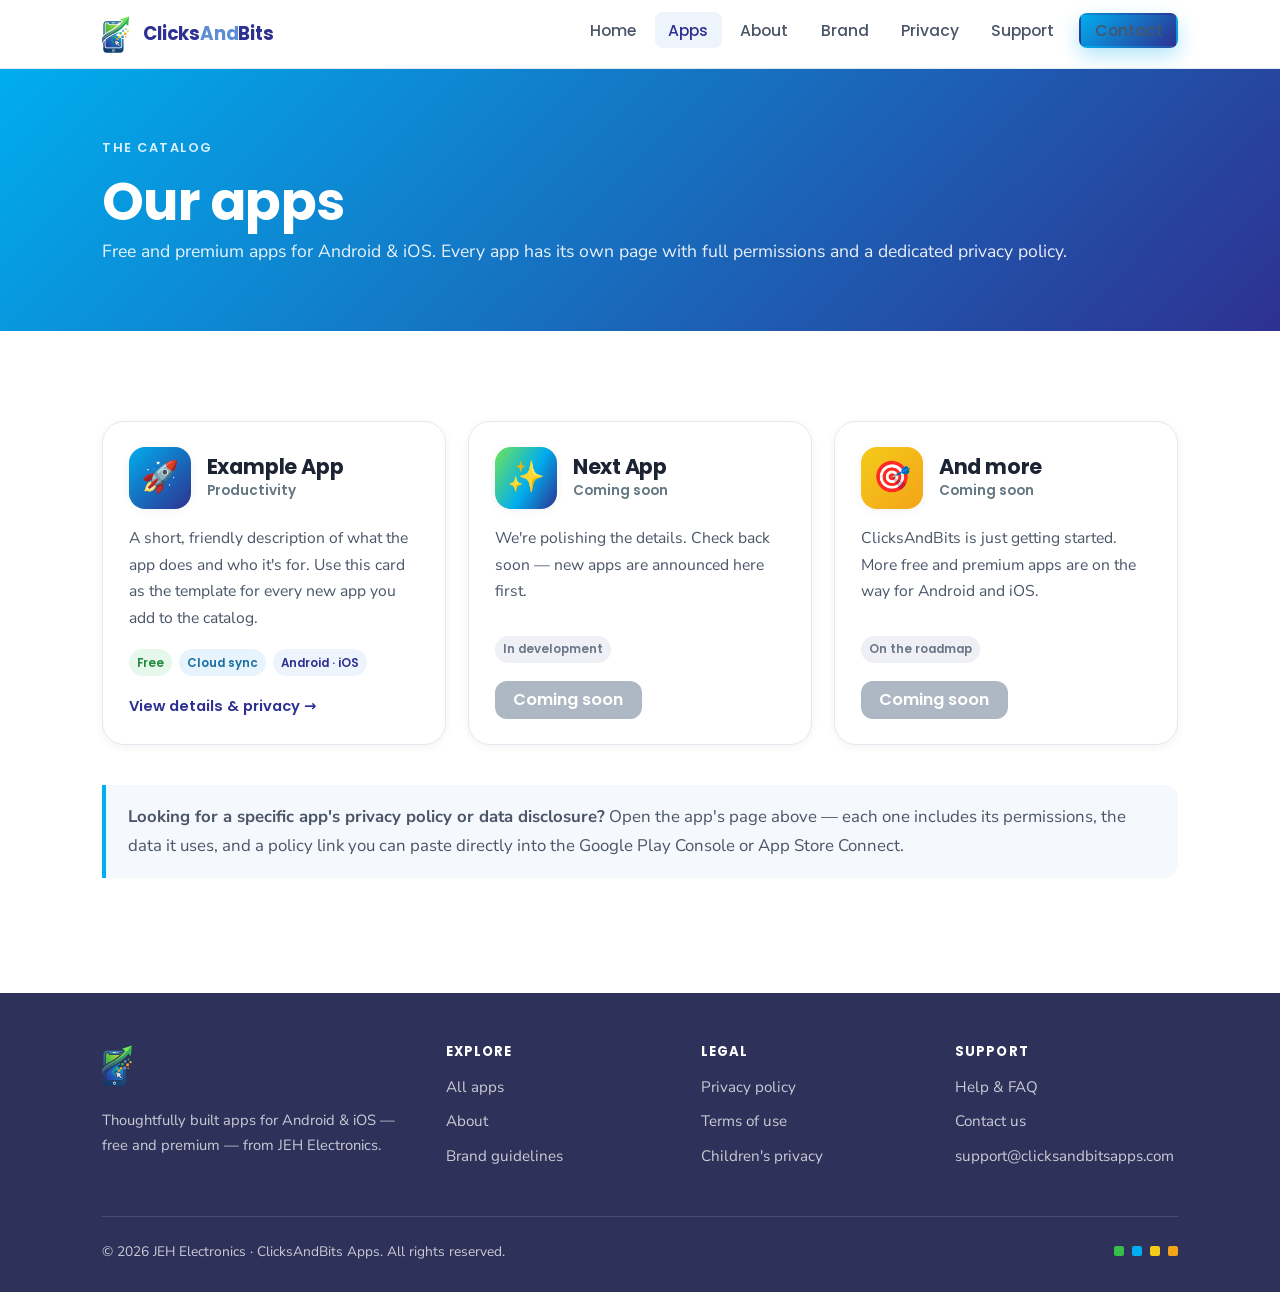
==== apps.html @ 616c17c9 "Initial commit: ClicksAndBits Apps website Static site for ClicksAndBits Apps (JEH Electronics): hom" ====
<!DOCTYPE html>
<html lang="en">
<head>
  <meta charset="UTF-8">
  <meta name="viewport" content="width=device-width, initial-scale=1">
  <title>Apps — ClicksAndBits Apps</title>
  <meta name="description" content="Browse the ClicksAndBits Apps catalog for Android and iOS — free and premium. Every app links to its details, permissions, and privacy policy.">
  <link rel="icon" type="image/svg+xml" href="assets/img/icon.svg">
  <link rel="preconnect" href="https://fonts.googleapis.com">
  <link rel="preconnect" href="https://fonts.gstatic.com" crossorigin>
  <link href="https://fonts.googleapis.com/css2?family=Poppins:wght@500;600;700&family=Nunito+Sans:opsz,wght@6..12,400;6..12,600;6..12,700&display=swap" rel="stylesheet">
  <link rel="stylesheet" href="assets/css/styles.css">
</head>
<body>

  <header class="site-header">
    <nav class="wrap nav" aria-label="Primary">
      <a class="brand" href="index.html">
        <img src="assets/img/icon.svg" alt="">
        <span class="brand-txt">Clicks<em>And</em>Bits</span>
      </a>
      <button class="nav-toggle" aria-label="Menu" aria-controls="nav-links" aria-expanded="false">
        <svg viewBox="0 0 24 24" fill="none" stroke="currentColor" stroke-width="2.2" stroke-linecap="round"><path d="M3 6h18M3 12h18M3 18h18"/></svg>
      </button>
      <ul class="nav-links" id="nav-links">
        <li><a href="index.html">Home</a></li>
        <li><a href="apps.html">Apps</a></li>
        <li><a href="about.html">About</a></li>
        <li><a href="brand.html">Brand</a></li>
        <li><a href="privacy.html">Privacy</a></li>
        <li><a href="support.html">Support</a></li>
        <li><a class="btn btn--primary btn--sm" href="contact.html">Contact</a></li>
      </ul>
    </nav>
  </header>

  <main>
    <section class="page-hero">
      <div class="wrap">
        <span class="eyebrow">The catalog</span>
        <h1>Our apps</h1>
        <p>Free and premium apps for Android &amp; iOS. Every app has its own page with full permissions and a dedicated privacy policy.</p>
      </div>
    </section>

    <section class="section">
      <div class="wrap">
        <div class="grid grid-3">

          <!-- ============ Example / template app ============ -->
          <article class="card card--hover app-card">
            <div class="app-card__top">
              <div class="app-icon" style="background:var(--grad-brand)">🚀</div>
              <div>
                <h3>Example App</h3>
                <div class="app-card__meta">Productivity</div>
              </div>
            </div>
            <p>A short, friendly description of what the app does and who it's for. Use this card as the template for every new app you add to the catalog.</p>
            <div class="tag-row">
              <span class="tag tag--free">Free</span>
              <span class="tag tag--data">Cloud sync</span>
              <span class="tag">Android · iOS</span>
            </div>
            <div class="app-card__actions">
              <a class="link-arrow" href="apps/example-app.html">View details &amp; privacy</a>
            </div>
          </article>

          <!-- ============ Coming soon ============ -->
          <article class="card app-card">
            <div class="app-card__top">
              <div class="app-icon" style="background:var(--grad-rise)">✨</div>
              <div>
                <h3>Next App</h3>
                <div class="app-card__meta">Coming soon</div>
              </div>
            </div>
            <p>We're polishing the details. Check back soon — new apps are announced here first.</p>
            <div class="tag-row">
              <span class="tag tag--soon">In development</span>
            </div>
            <div class="app-card__actions">
              <span class="store-badge is-disabled"><span class="sb-big">Coming soon</span></span>
            </div>
          </article>

          <article class="card app-card">
            <div class="app-card__top">
              <div class="app-icon" style="background:var(--grad-warm)">🎯</div>
              <div>
                <h3>And more</h3>
                <div class="app-card__meta">Coming soon</div>
              </div>
            </div>
            <p>ClicksAndBits is just getting started. More free and premium apps are on the way for Android and iOS.</p>
            <div class="tag-row">
              <span class="tag tag--soon">On the roadmap</span>
            </div>
            <div class="app-card__actions">
              <span class="store-badge is-disabled"><span class="sb-big">Coming soon</span></span>
            </div>
          </article>

        </div>

        <div class="callout" style="margin-top:2.5rem">
          <p><strong>Looking for a specific app's privacy policy or data disclosure?</strong> Open the app's page above — each one includes its permissions, the data it uses, and a policy link you can paste directly into the Google Play Console or App Store Connect.</p>
        </div>
      </div>
    </section>
  </main>

  <footer class="site-footer">
    <div class="wrap">
      <div class="footer-grid">
        <div class="footer-brand">
          <img src="assets/img/icon.svg" alt="ClicksAndBits Apps">
          <p>Thoughtfully built apps for Android &amp; iOS — free and premium — from JEH Electronics.</p>
        </div>
        <div>
          <h4>Explore</h4>
          <ul>
            <li><a href="apps.html">All apps</a></li>
            <li><a href="about.html">About</a></li>
            <li><a href="brand.html">Brand guidelines</a></li>
          </ul>
        </div>
        <div>
          <h4>Legal</h4>
          <ul>
            <li><a href="privacy.html">Privacy policy</a></li>
            <li><a href="terms.html">Terms of use</a></li>
            <li><a href="privacy.html#childrens-privacy">Children's privacy</a></li>
          </ul>
        </div>
        <div>
          <h4>Support</h4>
          <ul>
            <li><a href="support.html">Help &amp; FAQ</a></li>
            <li><a href="contact.html">Contact us</a></li>
            <li><a href="mailto:support@clicksandbitsapps.com">support@clicksandbitsapps.com</a></li>
          </ul>
        </div>
      </div>
      <div class="footer-bar">
        <span>© <span data-year>2026</span> JEH Electronics · ClicksAndBits Apps. All rights reserved.</span>
        <span class="footer-badges" aria-hidden="true"><i></i><i></i><i></i><i></i></span>
      </div>
    </div>
  </footer>

  <script src="assets/js/main.js"></script>
</body>
</html>
---- assets/css/styles.css ----
/* =====================================================================
   ClicksAndBits Apps — Design System
   Brand colors taken from the Clicks logo (JEH Electronics)
   ===================================================================== */

:root {
  /* --- Brand palette --------------------------------------------- */
  --cb-blue:        #00adee;   /* bright sky blue  */
  --cb-blue-2:      #4da8de;   /* soft blue        */
  --cb-indigo:      #2e3191;   /* deep indigo      */
  --cb-indigo-2:    #2e3159;   /* near-navy        */
  --cb-slate-blue:  #5c8dd3;   /* slate blue       */
  --cb-green:       #36be4a;   /* clicks green     */
  --cb-green-2:     #70e657;   /* light green      */
  --cb-yellow:      #f4cb19;   /* bit yellow       */
  --cb-orange:      #f4a419;   /* bit orange       */

  /* --- Neutrals -------------------------------------------------- */
  --ink:            #1c2333;   /* primary text     */
  --ink-soft:       #4a5568;   /* secondary text   */
  --slate:          #647883;   /* muted text       */
  --line:           #e4e9f0;   /* borders          */
  --bg:             #ffffff;
  --bg-soft:        #f5f8fc;   /* section tint     */
  --bg-tint:        #eef4fb;

  /* --- Signature gradients (from the logo) ----------------------- */
  --grad-brand:  linear-gradient(135deg, var(--cb-blue) 0%, var(--cb-indigo) 100%);
  --grad-rise:   linear-gradient(120deg, var(--cb-green-2) 0%, var(--cb-blue) 55%, var(--cb-indigo) 100%);
  --grad-warm:   linear-gradient(135deg, var(--cb-yellow) 0%, var(--cb-orange) 100%);

  /* --- Type ------------------------------------------------------ */
  --font-display: 'Poppins', system-ui, -apple-system, 'Segoe UI', Roboto, sans-serif;
  --font-body:    'Nunito Sans', system-ui, -apple-system, 'Segoe UI', Roboto, sans-serif;

  /* --- Shape & depth --------------------------------------------- */
  --radius:    14px;
  --radius-lg: 22px;
  --radius-sm: 9px;
  --shadow-sm: 0 2px 8px rgba(46, 49, 89, 0.06);
  --shadow:    0 10px 30px rgba(46, 49, 89, 0.10);
  --shadow-lg: 0 24px 60px rgba(46, 49, 89, 0.16);

  --wrap: 1120px;
}

/* =====================================================================
   Base
   ===================================================================== */
*, *::before, *::after { box-sizing: border-box; }

html { scroll-behavior: smooth; -webkit-text-size-adjust: 100%; }

body {
  margin: 0;
  font-family: var(--font-body);
  font-size: 1.05rem;
  line-height: 1.7;
  color: var(--ink-soft);
  background: var(--bg);
  -webkit-font-smoothing: antialiased;
  text-rendering: optimizeLegibility;
}

h1, h2, h3, h4 {
  font-family: var(--font-display);
  color: var(--ink);
  line-height: 1.15;
  font-weight: 700;
  margin: 0 0 .6em;
  letter-spacing: -0.01em;
}
h1 { font-size: clamp(2.1rem, 5vw, 3.3rem); }
h2 { font-size: clamp(1.7rem, 3.5vw, 2.4rem); }
h3 { font-size: 1.3rem; }

p { margin: 0 0 1.1em; }

a { color: var(--cb-indigo); text-decoration: none; transition: color .15s ease; }
a:hover { color: var(--cb-blue); }

img, svg { max-width: 100%; }

ul, ol { margin: 0 0 1.1em; padding-left: 1.3em; }
li { margin-bottom: .4em; }

hr { border: none; border-top: 1px solid var(--line); margin: 2.5rem 0; }

code {
  font-family: ui-monospace, SFMono-Regular, Menlo, Consolas, monospace;
  background: var(--bg-tint);
  color: var(--cb-indigo);
  padding: .12em .4em;
  border-radius: 6px;
  font-size: .9em;
}

:focus-visible { outline: 3px solid var(--cb-blue); outline-offset: 2px; border-radius: 4px; }

/* =====================================================================
   Layout helpers
   ===================================================================== */
.wrap { width: 100%; max-width: var(--wrap); margin: 0 auto; padding: 0 22px; }
.section { padding: clamp(3.5rem, 7vw, 6rem) 0; }
.section--soft { background: var(--bg-soft); }
.section--tint { background: var(--bg-tint); }

.center { text-align: center; }
.eyebrow {
  display: inline-block;
  font-family: var(--font-display);
  font-weight: 600;
  font-size: .8rem;
  letter-spacing: .12em;
  text-transform: uppercase;
  color: var(--cb-blue);
  margin-bottom: .8rem;
}
.lead { font-size: 1.2rem; color: var(--ink-soft); }
.section-head { max-width: 680px; margin: 0 auto 2.8rem; }
.section-head.center { text-align: center; }

/* =====================================================================
   Buttons
   ===================================================================== */
.btn {
  display: inline-flex;
  align-items: center;
  gap: .55em;
  font-family: var(--font-display);
  font-weight: 600;
  font-size: 1rem;
  line-height: 1;
  padding: .85em 1.5em;
  border-radius: 999px;
  border: 2px solid transparent;
  cursor: pointer;
  transition: transform .12s ease, box-shadow .18s ease, background .18s ease, color .18s ease;
  white-space: nowrap;
}
.btn:active { transform: translateY(1px); }
.btn--primary {
  background: var(--grad-brand);
  color: #fff;
  box-shadow: 0 8px 20px rgba(0, 173, 238, 0.30);
}
.btn--primary:hover { color: #fff; box-shadow: 0 12px 28px rgba(0, 173, 238, 0.42); transform: translateY(-2px); }
.btn--ghost {
  background: #fff;
  color: var(--cb-indigo);
  border-color: var(--line);
}
.btn--ghost:hover { border-color: var(--cb-blue); color: var(--cb-blue); }
.btn--sm { font-size: .9rem; padding: .65em 1.1em; }

.btn-row { display: flex; flex-wrap: wrap; gap: .8rem; }
.btn-row.center { justify-content: center; }

/* Store badges */
.store-badge {
  display: inline-flex;
  align-items: center;
  gap: .6em;
  background: var(--ink);
  color: #fff;
  border-radius: 12px;
  padding: .6em 1.1em;
  font-family: var(--font-display);
  transition: transform .12s ease, box-shadow .18s ease;
}
.store-badge:hover { color: #fff; transform: translateY(-2px); box-shadow: var(--shadow); }
.store-badge svg { width: 26px; height: 26px; flex: none; }
.store-badge .sb-small { display: block; font-size: .62rem; letter-spacing: .06em; opacity: .8; line-height: 1.1; }
.store-badge .sb-big { display: block; font-size: 1.02rem; font-weight: 600; line-height: 1.1; }
.store-badge.is-disabled { background: #aeb8c4; pointer-events: none; }

/* =====================================================================
   Header / Nav
   ===================================================================== */
.site-header {
  position: sticky;
  top: 0;
  z-index: 50;
  background: rgba(255, 255, 255, 0.85);
  backdrop-filter: saturate(180%) blur(12px);
  -webkit-backdrop-filter: saturate(180%) blur(12px);
  border-bottom: 1px solid var(--line);
}
.nav {
  display: flex;
  align-items: center;
  justify-content: space-between;
  height: 68px;
}
.brand { display: inline-flex; align-items: center; gap: .6em; font-family: var(--font-display); font-weight: 700; color: var(--ink); font-size: 1.15rem; }
.brand:hover { color: var(--ink); }
.brand img { height: 38px; width: auto; }
.brand .brand-txt { color: var(--cb-indigo); letter-spacing: -0.01em; }
.brand .brand-txt em { color: var(--cb-slate-blue); font-style: normal; }

.nav-links { display: flex; align-items: center; gap: .35rem; list-style: none; margin: 0; padding: 0; }
.nav-links a {
  font-family: var(--font-display);
  font-weight: 500;
  font-size: .98rem;
  color: var(--ink-soft);
  padding: .5em .85em;
  border-radius: 8px;
}
.nav-links a:hover { color: var(--cb-indigo); background: var(--bg-tint); }
.nav-links a.is-active { color: var(--cb-indigo); background: var(--bg-tint); }
.nav-links .btn { margin-left: .4rem; }

.nav-toggle {
  display: none;
  background: none; border: none; cursor: pointer;
  width: 44px; height: 44px; padding: 10px;
  color: var(--cb-indigo);
}
.nav-toggle svg { width: 100%; height: 100%; }

@media (max-width: 860px) {
  .nav-toggle { display: block; }
  .nav-links {
    position: absolute;
    top: 68px; left: 0; right: 0;
    flex-direction: column;
    align-items: stretch;
    gap: .2rem;
    background: #fff;
    border-bottom: 1px solid var(--line);
    padding: 1rem 22px 1.4rem;
    box-shadow: var(--shadow);
    transform: translateY(-8px);
    opacity: 0;
    pointer-events: none;
    transition: opacity .18s ease, transform .18s ease;
  }
  .nav-links.open { opacity: 1; transform: none; pointer-events: auto; }
  .nav-links a { padding: .7em .85em; }
  .nav-links .btn { margin: .4rem 0 0; justify-content: center; }
}

/* =====================================================================
   Hero
   ===================================================================== */
.hero { position: relative; overflow: hidden; background: var(--bg-soft); }
.hero::before {
  content: "";
  position: absolute; inset: 0;
  background:
    radial-gradient(60% 60% at 85% 10%, rgba(0,173,238,.14), transparent 60%),
    radial-gradient(50% 50% at 5% 90%, rgba(54,190,74,.12), transparent 60%);
  pointer-events: none;
}
.hero-grid {
  position: relative;
  display: grid;
  grid-template-columns: 1.1fr .9fr;
  gap: 3rem;
  align-items: center;
  padding: clamp(3rem, 6vw, 5.5rem) 0;
}
.hero h1 { color: var(--ink); }
.hero h1 .grad { background: var(--grad-rise); -webkit-background-clip: text; background-clip: text; color: transparent; }
.hero .lead { max-width: 34ch; }
.hero-art { display: flex; justify-content: center; }
.hero-art img { width: min(360px, 80%); filter: drop-shadow(0 20px 40px rgba(46,49,89,.18)); }

/* floating bits accent */
.bits { display: inline-flex; gap: 6px; vertical-align: middle; margin-left: .3em; }
.bits i { width: 12px; height: 12px; border-radius: 3px; display: inline-block; }
.bits i:nth-child(1){ background: var(--cb-green); }
.bits i:nth-child(2){ background: var(--cb-blue); }
.bits i:nth-child(3){ background: var(--cb-yellow); }
.bits i:nth-child(4){ background: var(--cb-orange); }

.pill-row { display: flex; flex-wrap: wrap; gap: .6rem; margin-top: 1.6rem; }
.pill {
  display: inline-flex; align-items: center; gap: .4em;
  background: #fff; border: 1px solid var(--line);
  border-radius: 999px; padding: .4em .9em;
  font-family: var(--font-display); font-weight: 600; font-size: .82rem;
  color: var(--ink-soft);
}
.pill .dot { width: 8px; height: 8px; border-radius: 50%; }

@media (max-width: 780px) {
  .hero-grid { grid-template-columns: 1fr; gap: 1.5rem; text-align: center; }
  .hero .lead { margin-inline: auto; }
  .hero .btn-row, .hero .pill-row { justify-content: center; }
  .hero-art { order: -1; }
  .hero-art img { width: min(240px, 62%); }
}

/* =====================================================================
   Cards & grids
   ===================================================================== */
.grid { display: grid; gap: 1.4rem; }
.grid-3 { grid-template-columns: repeat(3, 1fr); }
.grid-2 { grid-template-columns: repeat(2, 1fr); }
@media (max-width: 900px){ .grid-3 { grid-template-columns: repeat(2,1fr);} }
@media (max-width: 620px){ .grid-3, .grid-2 { grid-template-columns: 1fr; } }

.card {
  background: #fff;
  border: 1px solid var(--line);
  border-radius: var(--radius-lg);
  padding: 1.6rem;
  box-shadow: var(--shadow-sm);
  transition: transform .15s ease, box-shadow .2s ease, border-color .2s ease;
}
.card--hover:hover { transform: translateY(-4px); box-shadow: var(--shadow); border-color: transparent; }

.feature-icon {
  width: 52px; height: 52px; border-radius: 14px;
  display: grid; place-items: center;
  margin-bottom: 1rem;
  color: #fff;
}
.feature-icon svg { width: 26px; height: 26px; }
.bg-brand { background: var(--grad-brand); }
.bg-rise  { background: var(--grad-rise); }
.bg-warm  { background: var(--grad-warm); }
.bg-green { background: linear-gradient(135deg, var(--cb-green-2), var(--cb-green)); }

.card h3 { margin-bottom: .4rem; }
.card p:last-child { margin-bottom: 0; }

/* =====================================================================
   App cards
   ===================================================================== */
.app-card { display: flex; flex-direction: column; }
.app-card__top { display: flex; gap: 1rem; align-items: center; margin-bottom: 1rem; }
.app-icon {
  width: 62px; height: 62px; flex: none;
  border-radius: 16px;
  display: grid; place-items: center;
  font-size: 1.9rem;
  color: #fff;
  box-shadow: var(--shadow-sm);
}
.app-card h3 { margin: 0; }
.app-card__meta { font-size: .85rem; color: var(--slate); font-family: var(--font-display); font-weight: 600; }
.app-card p { font-size: .98rem; }
.app-card .tag-row { margin-top: auto; }

.tag-row { display: flex; flex-wrap: wrap; gap: .4rem; margin: .9rem 0 1.1rem; }
.tag {
  font-family: var(--font-display);
  font-weight: 600; font-size: .74rem;
  padding: .3em .7em; border-radius: 999px;
  background: var(--bg-tint); color: var(--cb-indigo);
}
.tag--free  { background: #e6f7ec; color: #1f8a3b; }
.tag--paid  { background: #fff3d6; color: #a9761a; }
.tag--data  { background: #e7f4fd; color: #1a6fa3; }
.tag--soon  { background: #eef0f5; color: #6b7688; }

.app-card__actions { display: flex; flex-wrap: wrap; gap: .6rem; align-items: center; }
.link-arrow { font-family: var(--font-display); font-weight: 600; font-size: .92rem; display: inline-flex; align-items: center; gap: .3em; }
.link-arrow::after { content: "→"; transition: transform .15s ease; }
.link-arrow:hover::after { transform: translateX(3px); }

/* =====================================================================
   Content pages (privacy, terms, per-app)
   ===================================================================== */
.page-hero {
  background: var(--grad-brand);
  color: #fff;
  padding: clamp(2.5rem, 5vw, 4rem) 0;
}
.page-hero h1 { color: #fff; margin-bottom: .3rem; }
.page-hero p { color: rgba(255,255,255,.9); margin: 0; font-size: 1.1rem; }
.page-hero .eyebrow { color: rgba(255,255,255,.85); }
.breadcrumb { font-size: .85rem; color: rgba(255,255,255,.8); margin-bottom: 1rem; font-family: var(--font-display); }
.breadcrumb a { color: #fff; text-decoration: underline; text-underline-offset: 3px; }

.prose { max-width: 780px; margin: 0 auto; }
.prose h2 { margin-top: 2.4rem; padding-top: .4rem; }
.prose h3 { margin-top: 1.8rem; color: var(--cb-indigo); }
.prose h2:first-child { margin-top: 0; }
.prose ul { padding-left: 1.2em; }
.prose li { margin-bottom: .5em; }
.updated { font-size: .9rem; color: var(--slate); font-style: italic; }

.callout {
  border-left: 4px solid var(--cb-blue);
  background: var(--bg-soft);
  border-radius: 0 var(--radius) var(--radius) 0;
  padding: 1.1rem 1.4rem;
  margin: 1.6rem 0;
}
.callout p:last-child { margin-bottom: 0; }
.callout--warm { border-left-color: var(--cb-orange); }
.callout--green { border-left-color: var(--cb-green); }

.toc {
  background: var(--bg-soft);
  border: 1px solid var(--line);
  border-radius: var(--radius);
  padding: 1.2rem 1.4rem;
  margin-bottom: 2rem;
}
.toc strong { font-family: var(--font-display); display: block; margin-bottom: .5rem; color: var(--ink); }
.toc ul { list-style: none; padding: 0; margin: 0; columns: 2; }
.toc li { margin-bottom: .35em; }
@media (max-width: 620px){ .toc ul { columns: 1; } }

/* Data-usage table */
.data-table { width: 100%; border-collapse: collapse; margin: 1.4rem 0; font-size: .96rem; }
.data-table th, .data-table td { text-align: left; padding: .8rem 1rem; border-bottom: 1px solid var(--line); vertical-align: top; }
.data-table th { font-family: var(--font-display); color: var(--ink); background: var(--bg-soft); font-size: .82rem; text-transform: uppercase; letter-spacing: .04em; }
.data-table tr:last-child td { border-bottom: none; }
.table-scroll { overflow-x: auto; }

/* =====================================================================
   Brand guideline page
   ===================================================================== */
.swatch-grid { display: grid; grid-template-columns: repeat(4, 1fr); gap: 1rem; }
@media (max-width: 720px){ .swatch-grid { grid-template-columns: repeat(2,1fr);} }
.swatch {
  border: 1px solid var(--line); border-radius: var(--radius);
  overflow: hidden; background: #fff;
}
.swatch__chip { height: 96px; }
.swatch__body { padding: .8rem 1rem; }
.swatch__name { font-family: var(--font-display); font-weight: 600; color: var(--ink); font-size: .95rem; }
.swatch__hex { font-family: ui-monospace, Menlo, monospace; font-size: .82rem; color: var(--slate); text-transform: uppercase; }

.grad-grid { display: grid; grid-template-columns: repeat(3,1fr); gap: 1rem; }
@media (max-width: 720px){ .grad-grid { grid-template-columns: 1fr; } }
.grad-card { border-radius: var(--radius); overflow: hidden; border: 1px solid var(--line); }
.grad-card__band { height: 90px; }
.grad-card__body { padding: .8rem 1rem; background: #fff; }

.do-dont { display: grid; grid-template-columns: 1fr 1fr; gap: 1.2rem; }
@media (max-width: 620px){ .do-dont { grid-template-columns: 1fr; } }
.dd { border-radius: var(--radius); padding: 1.2rem 1.4rem; border: 1px solid var(--line); }
.dd--do { background: #f2fbf5; border-color: #cfe9d6; }
.dd--dont { background: #fdf3f3; border-color: #f2d6d6; }
.dd h4 { display: flex; align-items: center; gap: .4em; margin-bottom: .6rem; }
.dd ul { margin: 0; }

.type-sample { border: 1px solid var(--line); border-radius: var(--radius); padding: 1.4rem 1.6rem; background: #fff; }
.type-sample .ts-label { font-size: .78rem; color: var(--slate); font-family: var(--font-display); text-transform: uppercase; letter-spacing: .08em; }

/* =====================================================================
   CTA band
   ===================================================================== */
.cta-band {
  background: var(--grad-rise);
  color: #fff;
  border-radius: var(--radius-lg);
  padding: clamp(2.2rem, 5vw, 3.4rem);
  text-align: center;
  box-shadow: var(--shadow);
}
.cta-band h2 { color: #fff; }
.cta-band p { color: rgba(255,255,255,.92); max-width: 52ch; margin-inline: auto; }
.cta-band .btn--primary { background: #fff; color: var(--cb-indigo); box-shadow: 0 8px 20px rgba(0,0,0,.18); }
.cta-band .btn--primary:hover { color: var(--cb-indigo); }

/* =====================================================================
   Footer
   ===================================================================== */
.site-footer {
  background: var(--cb-indigo-2);
  color: rgba(255,255,255,.75);
  padding: 3.2rem 0 1.8rem;
  font-size: .95rem;
}
.footer-grid {
  display: grid;
  grid-template-columns: 1.4fr 1fr 1fr 1fr;
  gap: 2rem;
  margin-bottom: 2.4rem;
}
@media (max-width: 780px){ .footer-grid { grid-template-columns: 1fr 1fr; gap: 1.6rem; } }
@media (max-width: 460px){ .footer-grid { grid-template-columns: 1fr; } }
.site-footer h4 { color: #fff; font-size: .82rem; text-transform: uppercase; letter-spacing: .08em; margin-bottom: 1rem; }
.site-footer ul { list-style: none; padding: 0; margin: 0; }
.site-footer li { margin-bottom: .55em; }
.site-footer a { color: rgba(255,255,255,.75); }
.site-footer a:hover { color: #fff; }
.footer-brand img { height: 42px; margin-bottom: .8rem; }
.footer-brand p { max-width: 34ch; font-size: .92rem; }
.footer-bar {
  border-top: 1px solid rgba(255,255,255,.14);
  padding-top: 1.4rem;
  display: flex; flex-wrap: wrap; gap: .6rem 1.4rem;
  align-items: center; justify-content: space-between;
  font-size: .86rem;
}
.footer-bar a { color: rgba(255,255,255,.75); }
.footer-badges { display: flex; gap: 8px; }
.footer-badges i { width: 10px; height: 10px; border-radius: 2px; }
.footer-badges i:nth-child(1){ background: var(--cb-green);}
.footer-badges i:nth-child(2){ background: var(--cb-blue);}
.footer-badges i:nth-child(3){ background: var(--cb-yellow);}
.footer-badges i:nth-child(4){ background: var(--cb-orange);}

/* =====================================================================
   Contact
   ===================================================================== */
.contact-grid { display: grid; grid-template-columns: 1fr 1fr; gap: 1.4rem; }
@media (max-width: 720px){ .contact-grid { grid-template-columns: 1fr; } }
.contact-card { display: flex; gap: 1rem; align-items: flex-start; }
.contact-card .feature-icon { margin-bottom: 0; flex: none; }
.contact-card h3 { margin-bottom: .2rem; font-size: 1.1rem; }
.contact-card a { font-weight: 600; }

/* Utility */
.mt-0 { margin-top: 0; } .mb-0 { margin-bottom: 0; }
.muted { color: var(--slate); }
.small { font-size: .9rem; }
.stack > * + * { margin-top: 1rem; }
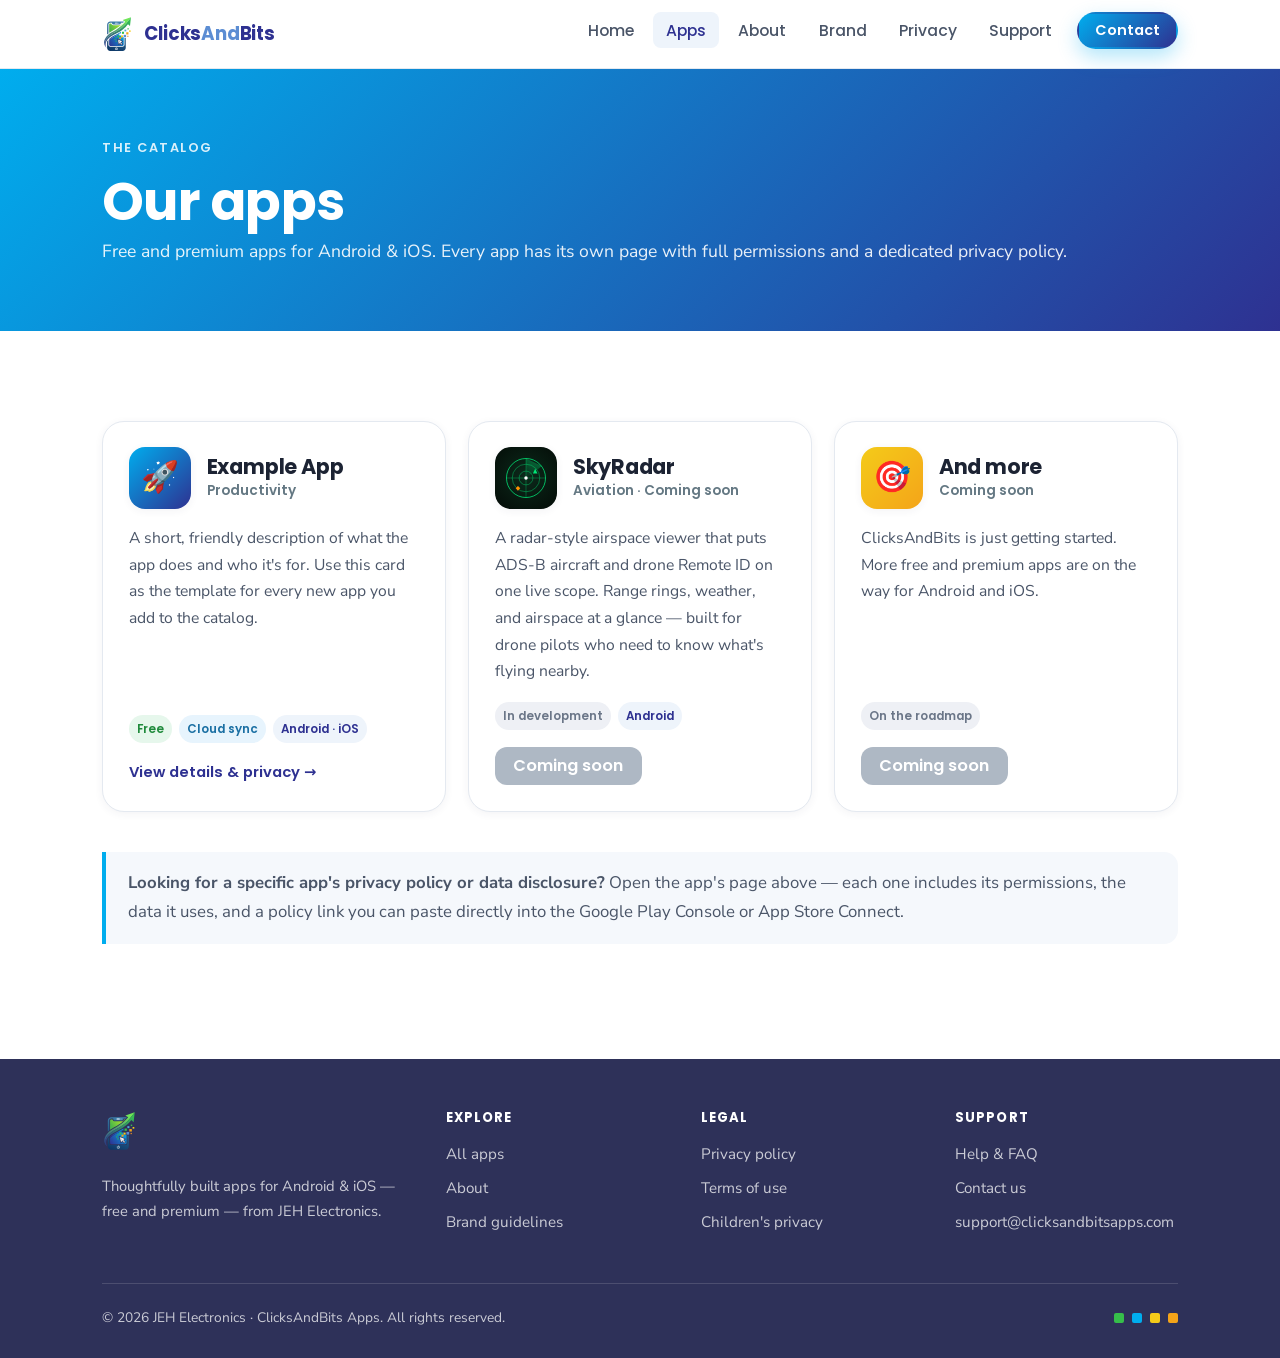
==== commit 5ea276be: "Added SkyRadar coming soon" ====
--- a/apps.html
+++ b/apps.html
@@ -67,18 +67,19 @@
             </div>
           </article>
 
-          <!-- ============ Coming soon ============ -->
+          <!-- ============ SkyRadar — coming soon ============ -->
           <article class="card app-card">
             <div class="app-card__top">
-              <div class="app-icon" style="background:var(--grad-rise)">✨</div>
+              <div class="app-icon app-icon--img"><img src="assets/img/skyradar-icon.svg" alt="SkyRadar app icon" width="62" height="62"></div>
               <div>
-                <h3>Next App</h3>
-                <div class="app-card__meta">Coming soon</div>
+                <h3>SkyRadar</h3>
+                <div class="app-card__meta">Aviation · Coming soon</div>
               </div>
             </div>
-            <p>We're polishing the details. Check back soon — new apps are announced here first.</p>
+            <p>A radar-style airspace viewer that puts ADS-B aircraft and drone Remote ID on one live scope. Range rings, weather, and airspace at a glance — built for drone pilots who need to know what's flying nearby.</p>
             <div class="tag-row">
               <span class="tag tag--soon">In development</span>
+              <span class="tag">Android</span>
             </div>
             <div class="app-card__actions">
               <span class="store-badge is-disabled"><span class="sb-big">Coming soon</span></span>
--- a/assets/css/styles.css
+++ b/assets/css/styles.css
@@ -199,7 +199,7 @@
 .brand .brand-txt em { color: var(--cb-slate-blue); font-style: normal; }
 
 .nav-links { display: flex; align-items: center; gap: .35rem; list-style: none; margin: 0; padding: 0; }
-.nav-links a {
+.nav-links a:not(.btn) {
   font-family: var(--font-display);
   font-weight: 500;
   font-size: .98rem;
@@ -207,8 +207,8 @@
   padding: .5em .85em;
   border-radius: 8px;
 }
-.nav-links a:hover { color: var(--cb-indigo); background: var(--bg-tint); }
-.nav-links a.is-active { color: var(--cb-indigo); background: var(--bg-tint); }
+.nav-links a:not(.btn):hover { color: var(--cb-indigo); background: var(--bg-tint); }
+.nav-links a:not(.btn).is-active { color: var(--cb-indigo); background: var(--bg-tint); }
 .nav-links .btn { margin-left: .4rem; }
 
 .nav-toggle {
@@ -237,7 +237,7 @@
     transition: opacity .18s ease, transform .18s ease;
   }
   .nav-links.open { opacity: 1; transform: none; pointer-events: auto; }
-  .nav-links a { padding: .7em .85em; }
+  .nav-links a:not(.btn) { padding: .7em .85em; }
   .nav-links .btn { margin: .4rem 0 0; justify-content: center; }
 }
 
@@ -340,6 +340,8 @@
   color: #fff;
   box-shadow: var(--shadow-sm);
 }
+.app-icon--img { padding: 0; overflow: hidden; background: none; }
+.app-icon--img img { width: 100%; height: 100%; object-fit: cover; display: block; }
 .app-card h3 { margin: 0; }
 .app-card__meta { font-size: .85rem; color: var(--slate); font-family: var(--font-display); font-weight: 600; }
 .app-card p { font-size: .98rem; }
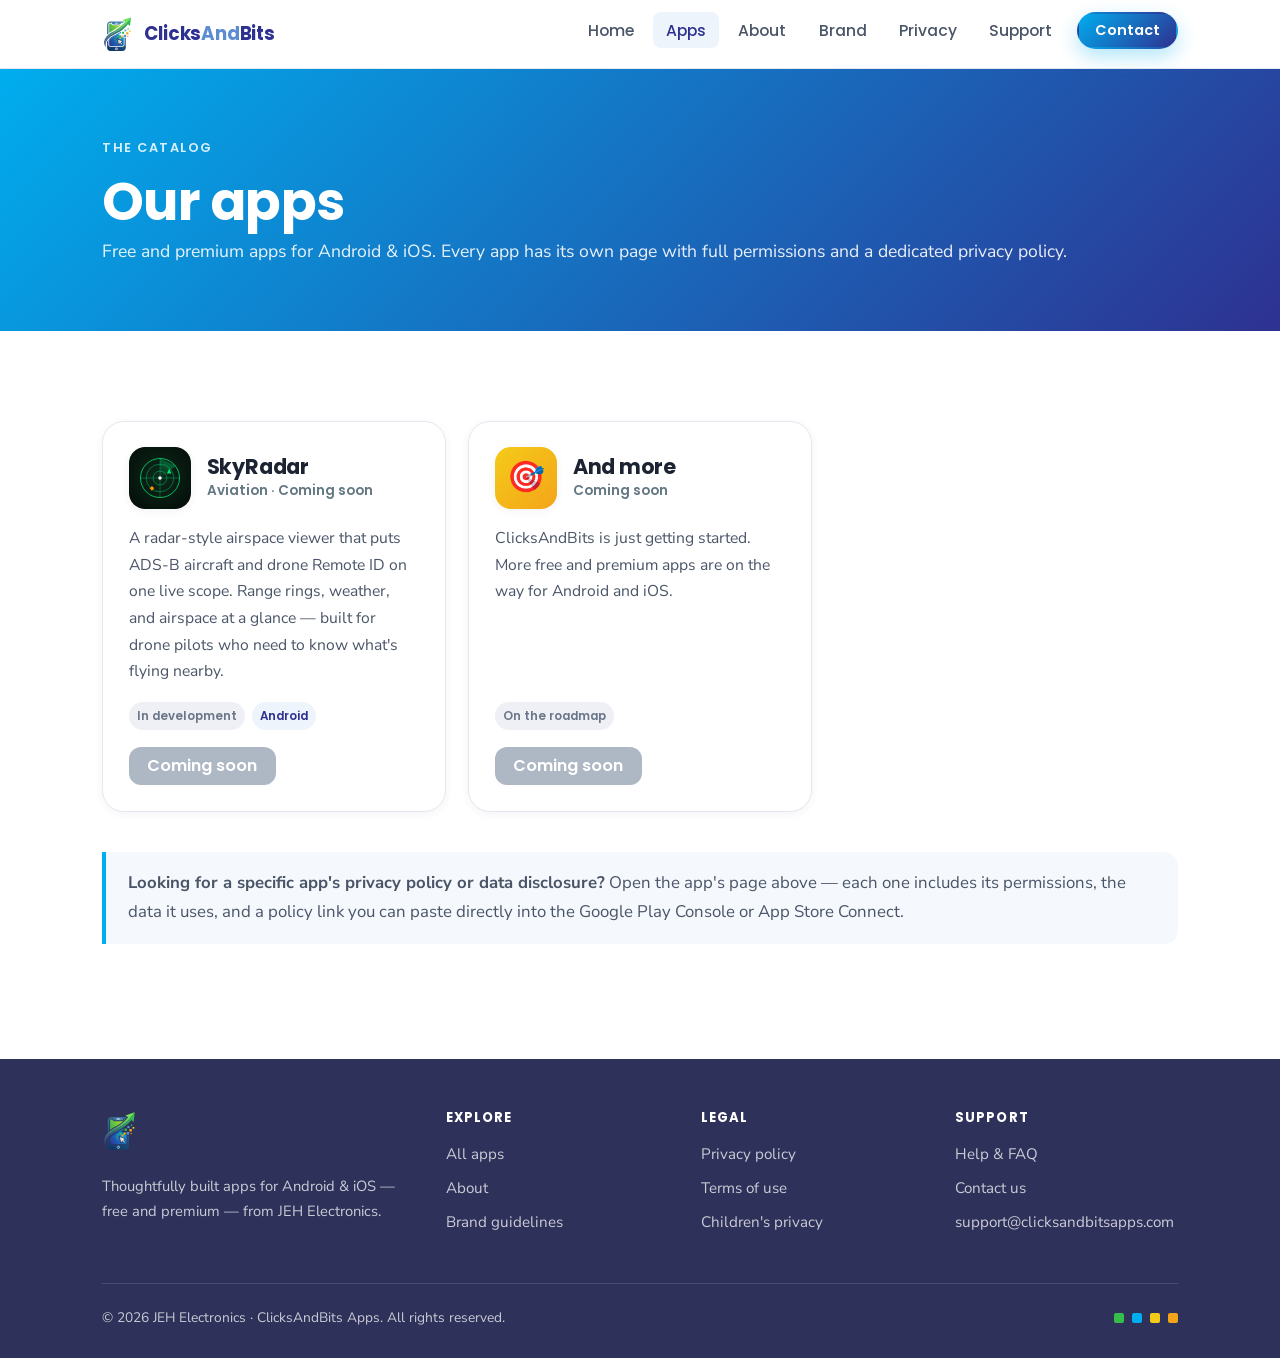
==== commit 92d2e6fb: "Removed the example app" ====
--- a/apps.html
+++ b/apps.html
@@ -47,7 +47,7 @@
       <div class="wrap">
         <div class="grid grid-3">
 
-          <!-- ============ Example / template app ============ -->
+          <!-- ============ Example / template app — hidden for now ============
           <article class="card card--hover app-card">
             <div class="app-card__top">
               <div class="app-icon" style="background:var(--grad-brand)">🚀</div>
@@ -66,6 +66,8 @@
               <a class="link-arrow" href="apps/example-app.html">View details &amp; privacy</a>
             </div>
           </article>
+          -->
+
 
           <!-- ============ SkyRadar — coming soon ============ -->
           <article class="card app-card">
